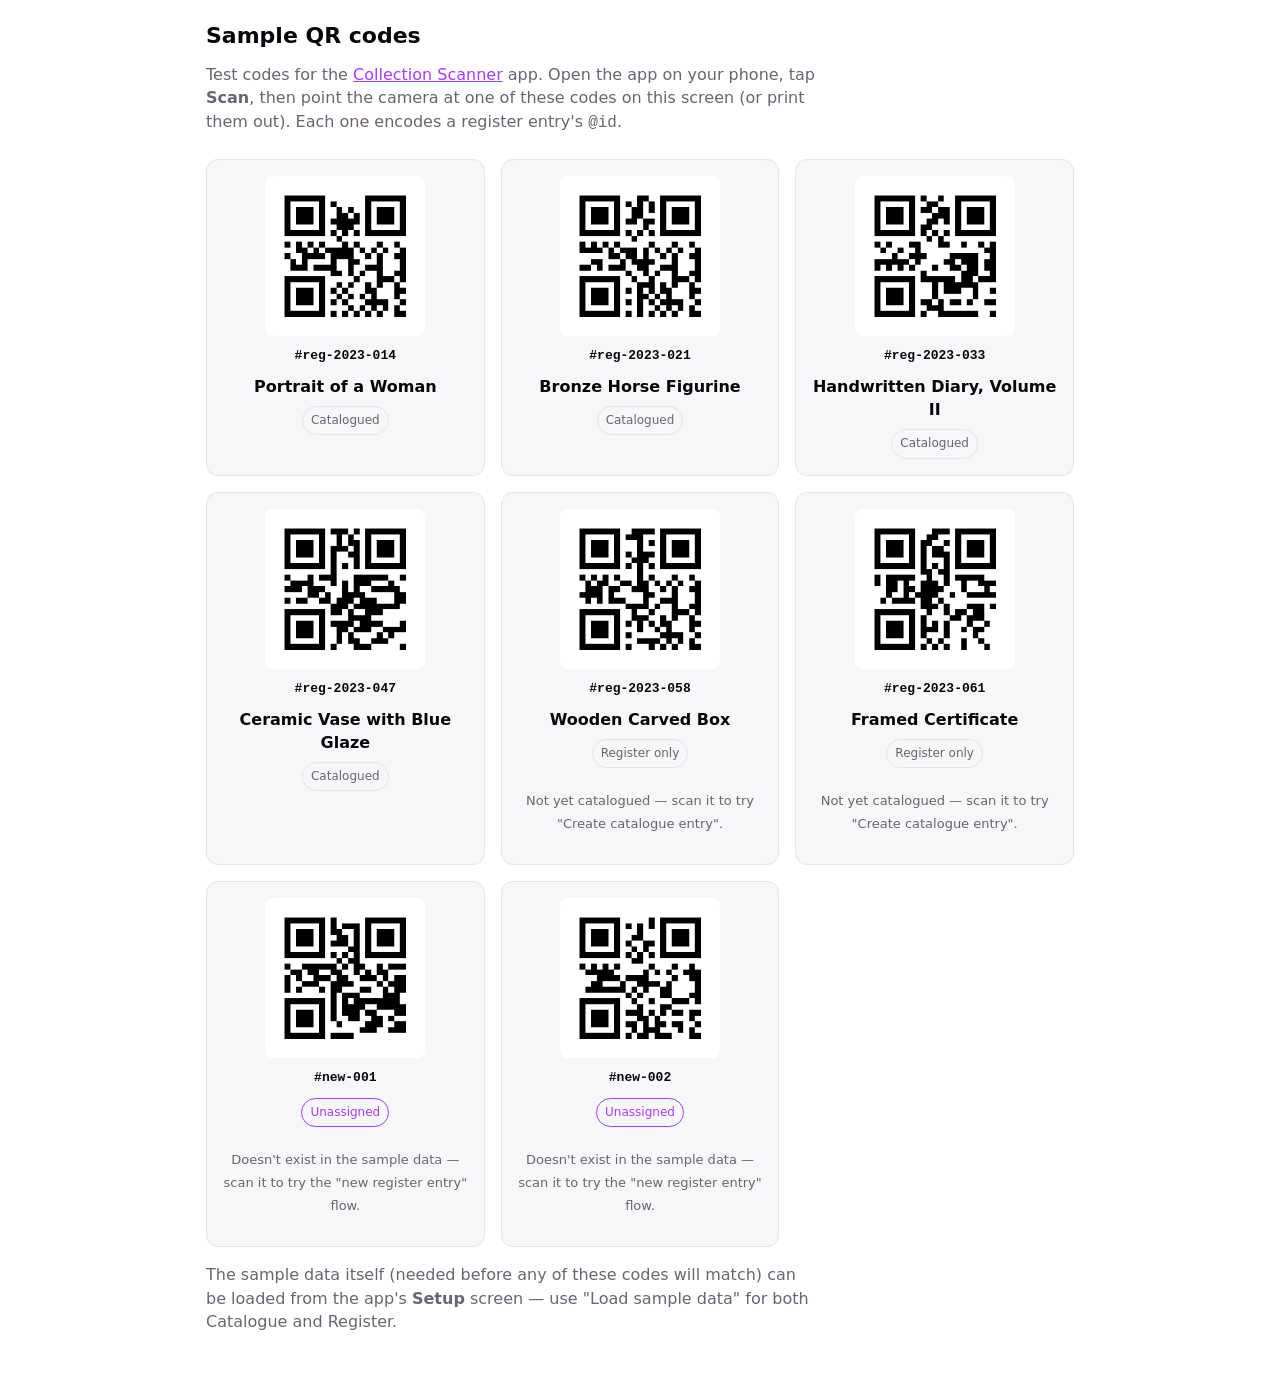
==== data/codes/index.html @ c4575cf5 "Add GitHub Pages access info and sample QR code test page README now links to the hosted GitHub Page" ====
<!doctype html>
<html lang="en">
  <head>
    <meta charset="UTF-8" />
    <meta name="viewport" content="width=device-width, initial-scale=1.0" />
    <title>Sample QR codes — Collection Scanner</title>
    <style>
      :root {
        --text: #6b6375;
        --text-h: #08060d;
        --bg: #fff;
        --surface: #f7f6f9;
        --border: #e5e4e7;
        --accent: #aa3bff;
        --sans: system-ui, 'Segoe UI', Roboto, sans-serif;
        --mono: ui-monospace, Consolas, monospace;
        color-scheme: light dark;
      }

      @media (prefers-color-scheme: dark) {
        :root {
          --text: #9ca3af;
          --text-h: #f3f4f6;
          --bg: #16171d;
          --surface: #1c1d24;
          --border: #2e303a;
          --accent: #c084fc;
        }
      }

      * {
        box-sizing: border-box;
      }

      body {
        margin: 0;
        font: 16px/145% var(--sans);
        color: var(--text);
        background: var(--bg);
        -webkit-font-smoothing: antialiased;
      }

      main {
        max-width: 900px;
        margin: 0 auto;
        padding: 24px 16px 48px;
      }

      h1 {
        color: var(--text-h);
        font-size: 22px;
        margin: 0 0 8px;
      }

      p.intro {
        max-width: 60ch;
      }

      a {
        color: var(--accent);
      }

      .grid {
        display: grid;
        grid-template-columns: repeat(auto-fill, minmax(220px, 1fr));
        gap: 16px;
        margin-top: 24px;
      }

      .card {
        border: 1px solid var(--border);
        border-radius: 12px;
        background: var(--surface);
        padding: 16px;
        display: flex;
        flex-direction: column;
        align-items: center;
        text-align: center;
        gap: 8px;
      }

      .card img {
        width: 160px;
        height: 160px;
        background: #fff;
        border-radius: 8px;
        padding: 8px;
      }

      .card .id {
        font-family: var(--mono);
        font-size: 13px;
        color: var(--text-h);
        font-weight: 600;
      }

      .card .name {
        font-weight: 600;
        color: var(--text-h);
      }

      .card .note {
        font-size: 13px;
      }

      .card .status {
        display: inline-block;
        font-size: 12px;
        padding: 2px 8px;
        border-radius: 999px;
        border: 1px solid var(--border);
      }

      .status.new {
        border-color: var(--accent);
        color: var(--accent);
      }
    </style>
  </head>
  <body>
    <main>
      <h1>Sample QR codes</h1>
      <p class="intro">
        Test codes for the <a href="../../">Collection Scanner</a> app. Open the app on your
        phone, tap <strong>Scan</strong>, then point the camera at one of these codes on this
        screen (or print them out). Each one encodes a register entry's <code>@id</code>.
      </p>

      <div class="grid">
        <div class="card">
          <img src="reg-2023-014.png" alt="QR code for #reg-2023-014" />
          <div class="id">#reg-2023-014</div>
          <div class="name">Portrait of a Woman</div>
          <span class="status">Catalogued</span>
        </div>

        <div class="card">
          <img src="reg-2023-021.png" alt="QR code for #reg-2023-021" />
          <div class="id">#reg-2023-021</div>
          <div class="name">Bronze Horse Figurine</div>
          <span class="status">Catalogued</span>
        </div>

        <div class="card">
          <img src="reg-2023-033.png" alt="QR code for #reg-2023-033" />
          <div class="id">#reg-2023-033</div>
          <div class="name">Handwritten Diary, Volume II</div>
          <span class="status">Catalogued</span>
        </div>

        <div class="card">
          <img src="reg-2023-047.png" alt="QR code for #reg-2023-047" />
          <div class="id">#reg-2023-047</div>
          <div class="name">Ceramic Vase with Blue Glaze</div>
          <span class="status">Catalogued</span>
        </div>

        <div class="card">
          <img src="reg-2023-058.png" alt="QR code for #reg-2023-058" />
          <div class="id">#reg-2023-058</div>
          <div class="name">Wooden Carved Box</div>
          <span class="status">Register only</span>
          <p class="note">Not yet catalogued — scan it to try "Create catalogue entry".</p>
        </div>

        <div class="card">
          <img src="reg-2023-061.png" alt="QR code for #reg-2023-061" />
          <div class="id">#reg-2023-061</div>
          <div class="name">Framed Certificate</div>
          <span class="status">Register only</span>
          <p class="note">Not yet catalogued — scan it to try "Create catalogue entry".</p>
        </div>

        <div class="card">
          <img src="new-001.png" alt="QR code for #new-001" />
          <div class="id">#new-001</div>
          <span class="status new">Unassigned</span>
          <p class="note">Doesn't exist in the sample data — scan it to try the "new register entry" flow.</p>
        </div>

        <div class="card">
          <img src="new-002.png" alt="QR code for #new-002" />
          <div class="id">#new-002</div>
          <span class="status new">Unassigned</span>
          <p class="note">Doesn't exist in the sample data — scan it to try the "new register entry" flow.</p>
        </div>
      </div>

      <p class="intro">
        The sample data itself (needed before any of these codes will match) can be loaded from
        the app's <strong>Setup</strong> screen — use "Load sample data" for both Catalogue and
        Register.
      </p>
    </main>
  </body>
</html>
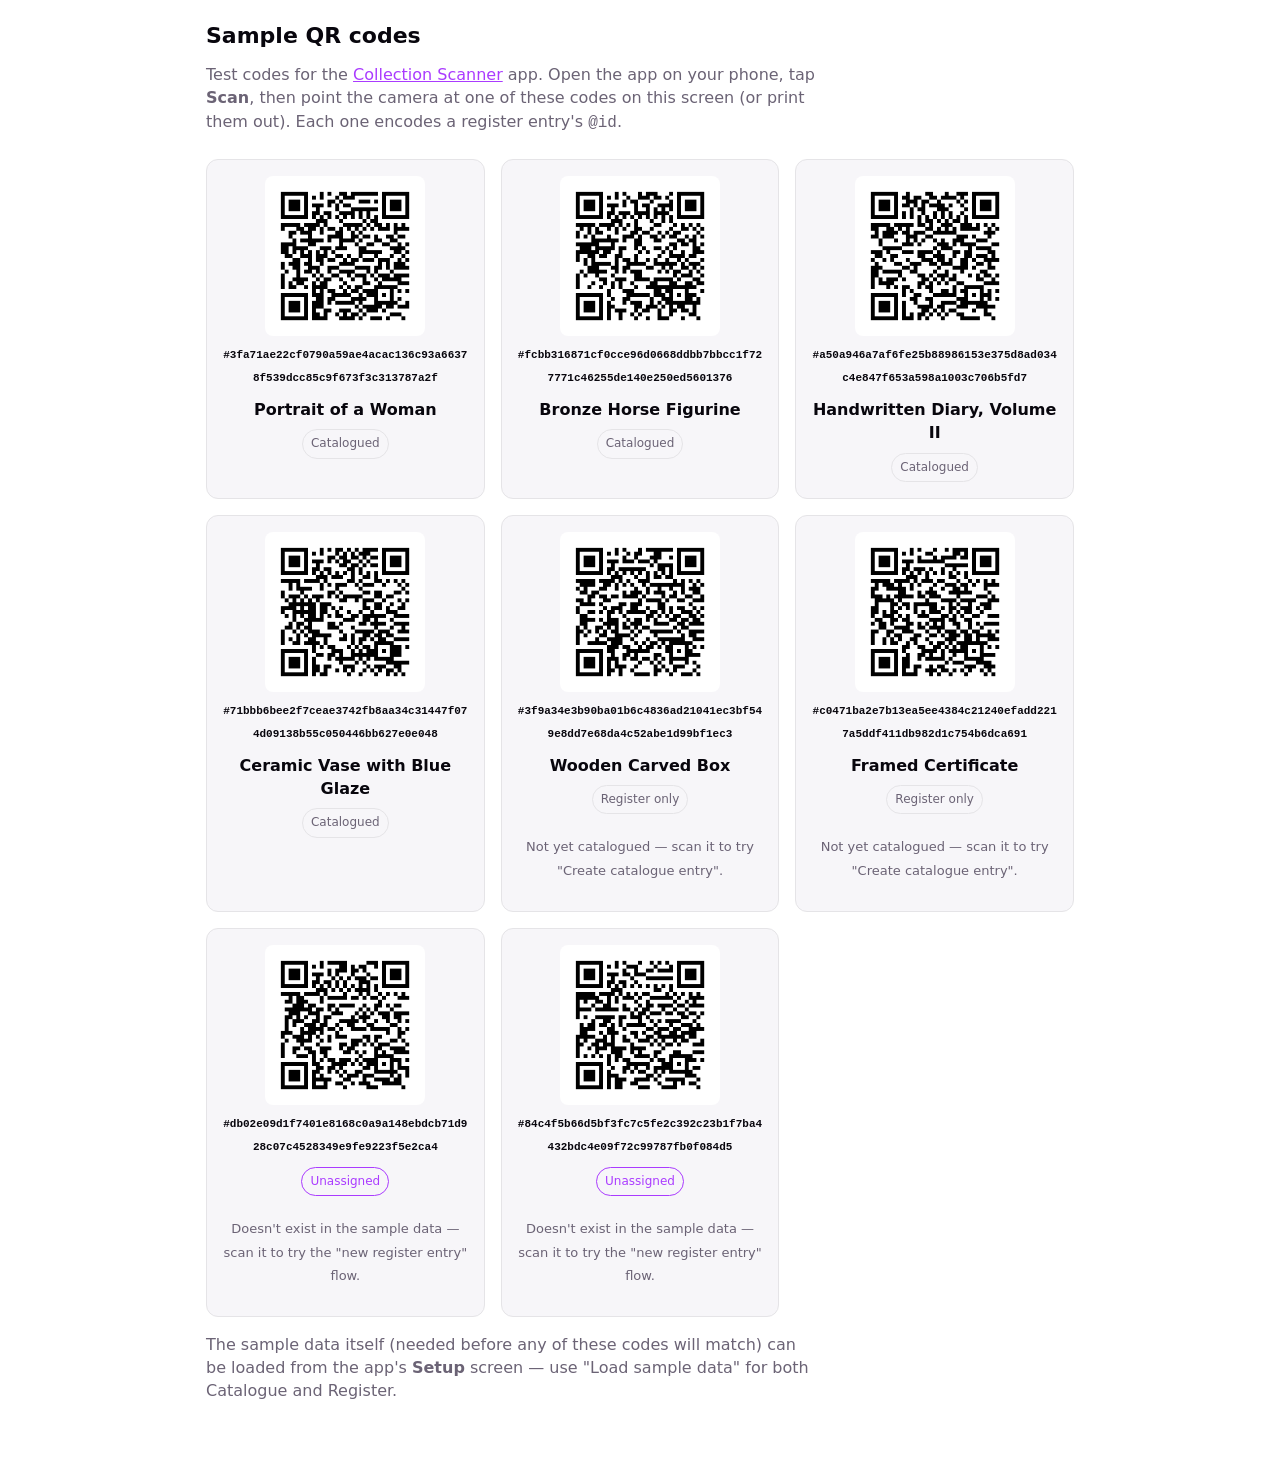
==== commit caab949f: "Prefix generated ids with cat-/reg-; migrate sample data to hashes; move Print to Setup Catalogue an" ====
--- a/data/codes/index.html
+++ b/data/codes/index.html
@@ -89,9 +89,10 @@
 
       .card .id {
         font-family: var(--mono);
-        font-size: 13px;
+        font-size: 11px;
         color: var(--text-h);
         font-weight: 600;
+        word-break: break-all;
       }
 
       .card .name {
@@ -128,59 +129,59 @@
 
       <div class="grid">
         <div class="card">
-          <img src="reg-2023-014.png" alt="QR code for #reg-2023-014" />
-          <div class="id">#reg-2023-014</div>
+          <img src="3fa71ae22cf0.png" alt="QR code for Portrait of a Woman" />
+          <div class="id">#3fa71ae22cf0790a59ae4acac136c93a66378f539dcc85c9f673f3c313787a2f</div>
           <div class="name">Portrait of a Woman</div>
           <span class="status">Catalogued</span>
         </div>
 
         <div class="card">
-          <img src="reg-2023-021.png" alt="QR code for #reg-2023-021" />
-          <div class="id">#reg-2023-021</div>
+          <img src="fcbb316871cf.png" alt="QR code for Bronze Horse Figurine" />
+          <div class="id">#fcbb316871cf0cce96d0668ddbb7bbcc1f727771c46255de140e250ed5601376</div>
           <div class="name">Bronze Horse Figurine</div>
           <span class="status">Catalogued</span>
         </div>
 
         <div class="card">
-          <img src="reg-2023-033.png" alt="QR code for #reg-2023-033" />
-          <div class="id">#reg-2023-033</div>
+          <img src="a50a946a7af6.png" alt="QR code for Handwritten Diary, Volume II" />
+          <div class="id">#a50a946a7af6fe25b88986153e375d8ad034c4e847f653a598a1003c706b5fd7</div>
           <div class="name">Handwritten Diary, Volume II</div>
           <span class="status">Catalogued</span>
         </div>
 
         <div class="card">
-          <img src="reg-2023-047.png" alt="QR code for #reg-2023-047" />
-          <div class="id">#reg-2023-047</div>
+          <img src="71bbb6bee2f7.png" alt="QR code for Ceramic Vase with Blue Glaze" />
+          <div class="id">#71bbb6bee2f7ceae3742fb8aa34c31447f074d09138b55c050446bb627e0e048</div>
           <div class="name">Ceramic Vase with Blue Glaze</div>
           <span class="status">Catalogued</span>
         </div>
 
         <div class="card">
-          <img src="reg-2023-058.png" alt="QR code for #reg-2023-058" />
-          <div class="id">#reg-2023-058</div>
+          <img src="3f9a34e3b90b.png" alt="QR code for Wooden Carved Box" />
+          <div class="id">#3f9a34e3b90ba01b6c4836ad21041ec3bf549e8dd7e68da4c52abe1d99bf1ec3</div>
           <div class="name">Wooden Carved Box</div>
           <span class="status">Register only</span>
           <p class="note">Not yet catalogued — scan it to try "Create catalogue entry".</p>
         </div>
 
         <div class="card">
-          <img src="reg-2023-061.png" alt="QR code for #reg-2023-061" />
-          <div class="id">#reg-2023-061</div>
+          <img src="c0471ba2e7b1.png" alt="QR code for Framed Certificate" />
+          <div class="id">#c0471ba2e7b13ea5ee4384c21240efadd2217a5ddf411db982d1c754b6dca691</div>
           <div class="name">Framed Certificate</div>
           <span class="status">Register only</span>
           <p class="note">Not yet catalogued — scan it to try "Create catalogue entry".</p>
         </div>
 
         <div class="card">
-          <img src="new-001.png" alt="QR code for #new-001" />
-          <div class="id">#new-001</div>
+          <img src="db02e09d1f74.png" alt="QR code for an unassigned example id" />
+          <div class="id">#db02e09d1f7401e8168c0a9a148ebdcb71d928c07c4528349e9fe9223f5e2ca4</div>
           <span class="status new">Unassigned</span>
           <p class="note">Doesn't exist in the sample data — scan it to try the "new register entry" flow.</p>
         </div>
 
         <div class="card">
-          <img src="new-002.png" alt="QR code for #new-002" />
-          <div class="id">#new-002</div>
+          <img src="84c4f5b66d5b.png" alt="QR code for an unassigned example id" />
+          <div class="id">#84c4f5b66d5bf3fc7c5fe2c392c23b1f7ba4432bdc4e09f72c99787fb0f084d5</div>
           <span class="status new">Unassigned</span>
           <p class="note">Doesn't exist in the sample data — scan it to try the "new register entry" flow.</p>
         </div>
